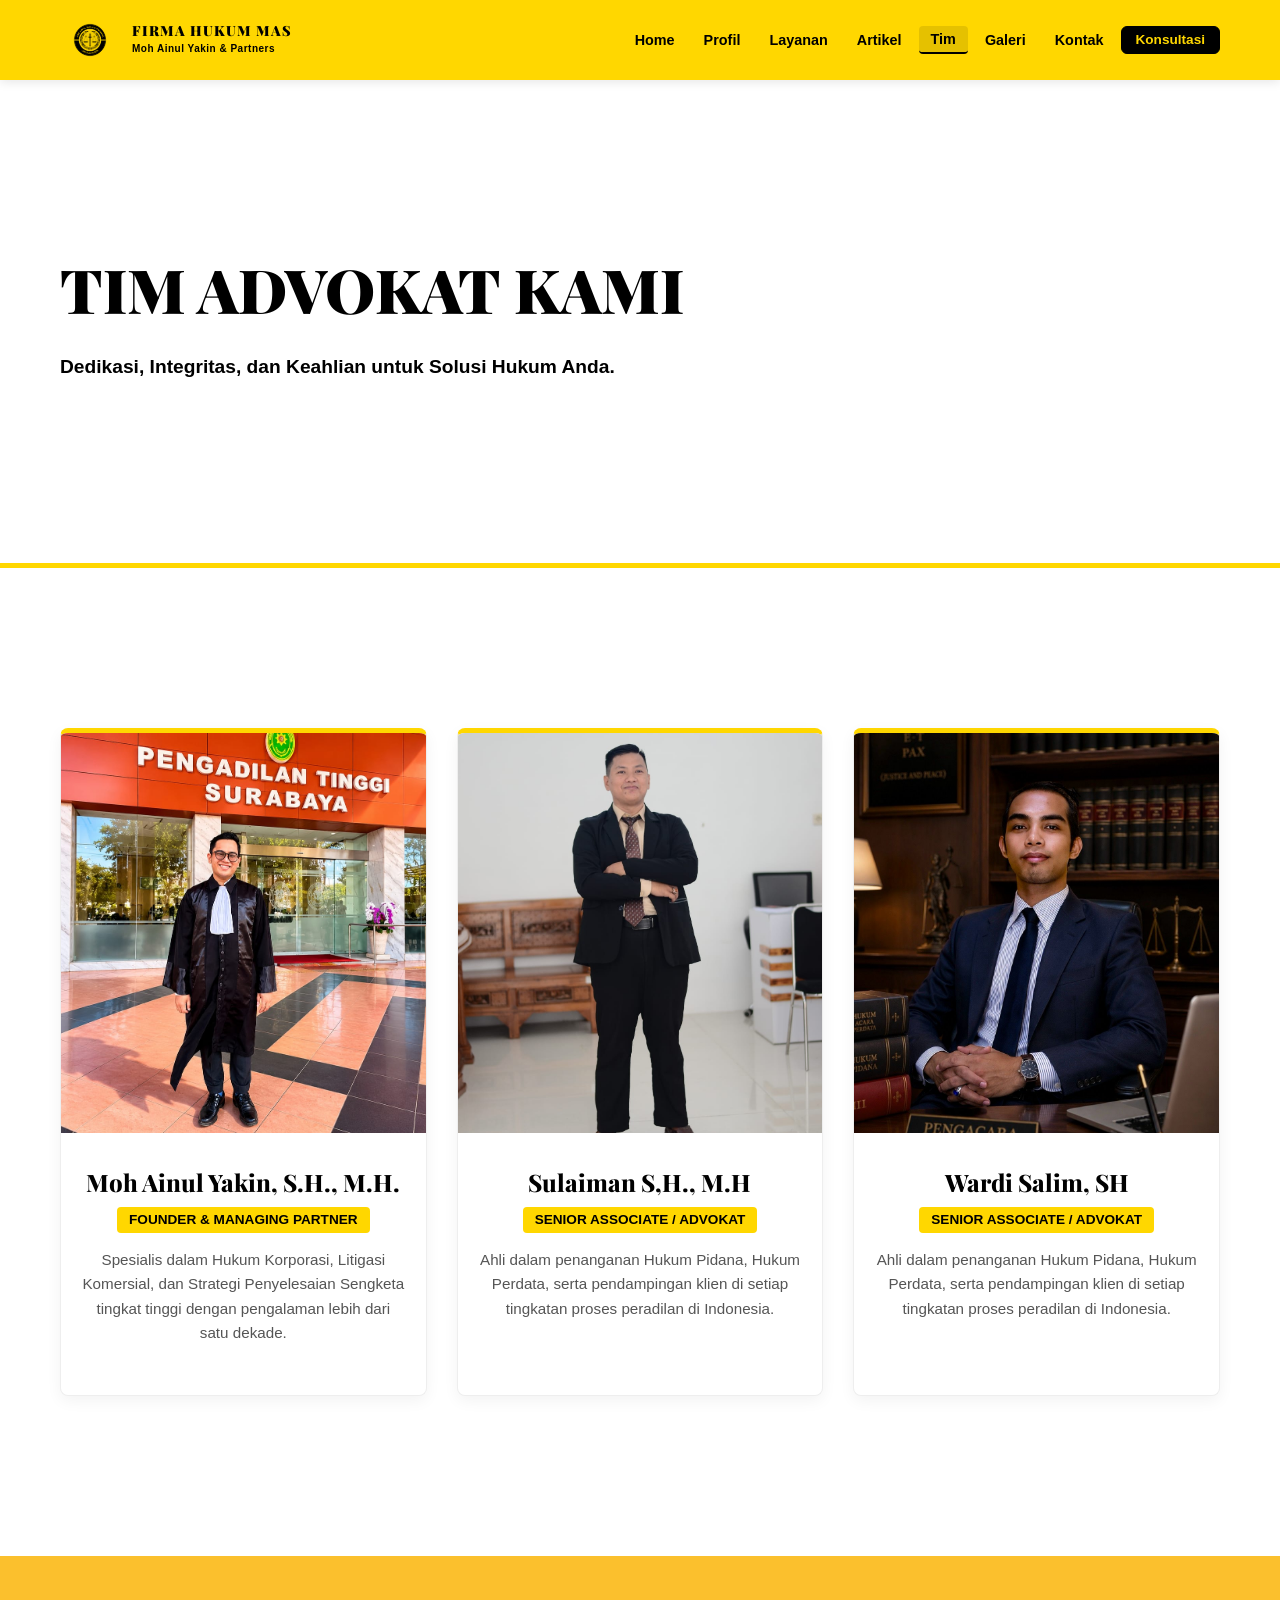
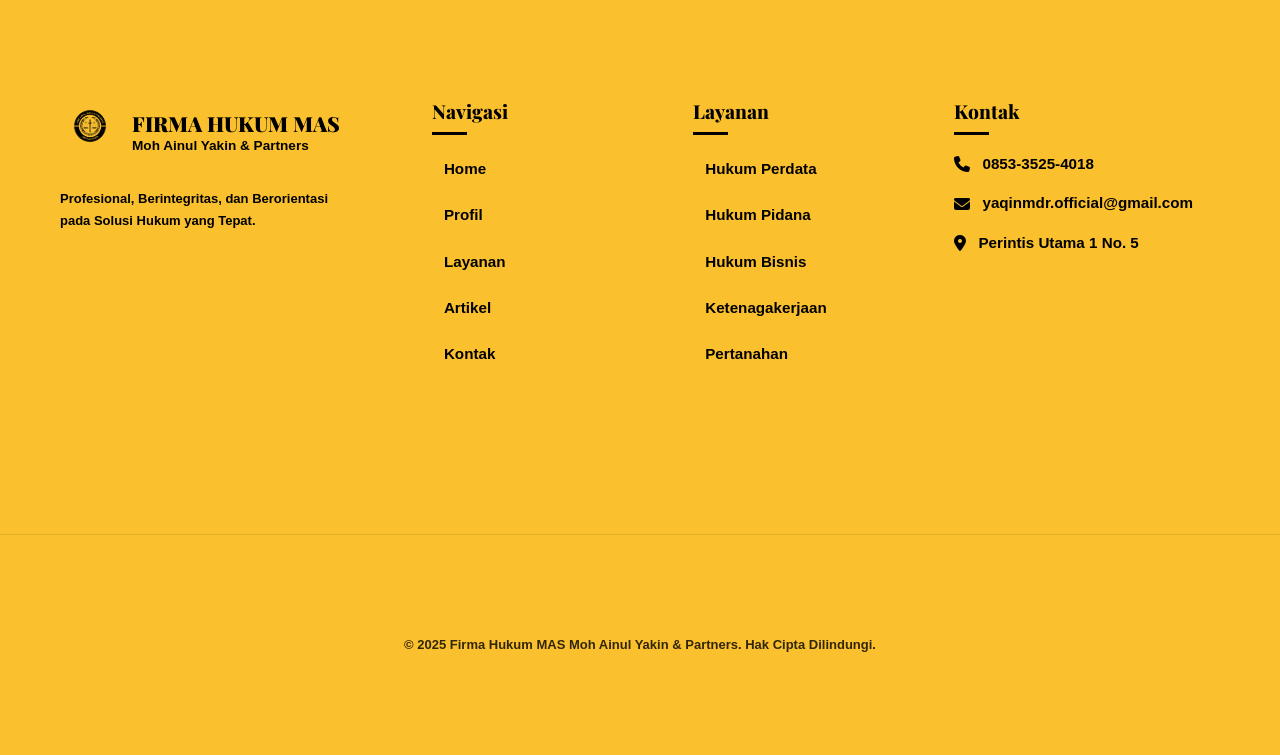
==== tim.html @ e80d19f1 "update pertama ke repo baru" ====
<!DOCTYPE html>
<html lang="id">
<head>
  <meta charset="UTF-8" />
  <meta name="viewport" content="width=device-width, initial-scale=1.0"/>
  <title>Tim Kami | FIRMA HUKUM MAS MOH AINUL YAKIN & PARTNERS</title>
  
  <!-- Memanggil CSS Utama -->
  <link rel="stylesheet" href="style.css">
  
  <!-- Fonts -->
  <link href="https://fonts.googleapis.com/css2?family=Playfair+Display:wght@400;600;700;900&family=Lato:wght@300;400;700&display=swap" rel="stylesheet"/>
  
  <!-- Font Awesome -->
  <link rel="stylesheet" href="https://cdnjs.cloudflare.com/ajax/libs/font-awesome/6.5.0/css/all.min.css"/>

  <style>
    /* ==========================================================================
       CSS KHUSUS HALAMAN TIM (SINKRON DENGAN HALAMAN LAIN)
       ========================================================================== */
    body { background-color: #ffffff; color: #333; }

    .team-hero {
      position: relative;
      padding: 160px 0 100px 0;
      /* GAMBAR LATAR: Tema Tim/Kantor/Hukum */
      background: linear-gradient(rgba(255, 255, 255, 0.7), rgba(255, 255, 255, 0.5)), 
                  url('https://images.unsplash.com/photo-1521791136368-328ac810127f?ixlib=rb-4.0.3&auto=format&fit=crop&w=1500&q=80');
      background-size: cover;
      background-position: center;
      background-attachment: fixed;
      border-bottom: 5px solid #FFD700;
      text-align: left;
    }

    .team-hero h1 {
      font-family: 'Playfair Display', serif;
      font-size: 3.8rem;
      color: #000000 !important;
      font-weight: 900;
      margin-bottom: 15px;
      text-transform: uppercase;
    }

    .team-hero p {
      font-size: 1.2rem;
      color: #000000 !important;
      font-weight: 800;
    }

    .team-section { padding: 80px 0; background: #fff; }

    .team-grid {
      display: grid;
      grid-template-columns: repeat(auto-fit, minmax(300px, 1fr));
      gap: 30px;
    }

    .team-card {
      background: #fff;
      border: 1px solid #eee;
      border-radius: 8px;
      overflow: hidden;
      transition: all 0.3s ease;
      text-align: center;
      border-top: 5px solid #FFD700;
      box-shadow: 0 5px 15px rgba(0,0,0,0.05);
    }

    .team-card:hover {
      transform: translateY(-10px);
      border-top-color: #000;
      box-shadow: 0 15px 35px rgba(0,0,0,0.1);
    }

    .team-img-box {
      width: 100%;
      height: 400px;
      overflow: hidden;
      background: #f0f0f0;
    }

    .team-img-box img {
      width: 100%;
      height: 100%;
      object-fit: cover;
      transition: 0.5s;
    }

    .team-info { padding: 30px 20px; }

    .team-info h3 {
      font-family: 'Playfair Display', serif;
      font-size: 1.5rem;
      color: #000;
      font-weight: 800;
      margin-bottom: 5px;
    }

    .team-role {
      color: #000;
      background: #FFD700;
      padding: 2px 12px;
      font-size: 0.85rem;
      font-weight: 800;
      text-transform: uppercase;
      display: inline-block;
      margin-bottom: 15px;
      border-radius: 4px;
    }

    .team-bio {
      font-size: 0.95rem;
      color: #555;
      line-height: 1.6;
      margin-bottom: 20px;
      font-weight: 500;
    }

    .team-social { display: flex; justify-content: center; gap: 15px; }

    .team-social a {
      width: 40px; height: 40px;
      background: #000;
      color: #FFD700;
      border-radius: 50%;
      display: flex; align-items: center; justify-content: center;
      transition: 0.3s;
    }

    .team-social a:hover { background: #FFD700; color: #000; transform: scale(1.1); }

    /* RESPONSIVE MENU FIX */
    @media (max-width: 768px) {
      .nav-links {
        display: none;
        position: absolute;
        top: 80px; left: 0; width: 100%;
        background: #FFD700;
        flex-direction: column; padding: 20px 0;
        z-index: 1000;
        box-shadow: 0 10px 15px rgba(0,0,0,0.1);
      }
      .nav-links.open { display: flex !important; }
      .hamburger { display: flex !important; }
      .team-hero h1 { font-size: 2.5rem; }
    }
  </style>
</head>
<body>

  <!-- ===== NAVBAR ===== -->
  <nav class="navbar" id="navbar" style="background: #FFD700;">
    <div class="nav-container container">
      <div class="nav-logo">
        <img src="images/logo2.jfif" alt="Logo" class="nav-logo-img" style="height:60px; mix-blend-mode: multiply; filter: none !important;" />
        <div class="nav-logo-text">
          <span class="logo-title" style="color:#000; font-weight:900;">FIRMA HUKUM MAS</span>
          <span class="logo-sub" style="color:#000; font-weight:700;">Moh Ainul Yakin & Partners</span>
        </div>
      </div>
      <ul class="nav-links" id="navLinks">
        <li><a href="index.html" class="nav-link" style="color:#000 !important; font-weight:700;">Home</a></li>
        <li><a href="profil.html" class="nav-link" style="color:#000 !important; font-weight:700;">Profil</a></li>
        <li><a href="layanan.html" class="nav-link" style="color:#000 !important; font-weight:700;">Layanan</a></li>
        <li><a href="artikel.html" class="nav-link" style="color:#000 !important; font-weight:700;">Artikel</a></li>
        <li><a href="tim.html" class="nav-link active" style="color:#000 !important; font-weight:700; background: rgba(0,0,0,0.1);">Tim</a></li>
        <li><a href="galeri.html" class="nav-link" style="color:#000 !important; font-weight:700;">Galeri</a></li>
        <li><a href="kontak.html" class="nav-link" style="color:#000 !important; font-weight:700;">Kontak</a></li>
        <li><a href="#kontak" class="nav-btn-konsul" style="background:#000; color:#FFD700 !important;">Konsultasi</a></li>
      </ul>
      <button class="hamburger" id="hamburger" style="display:none; flex-direction:column; gap:5px; background:none; border:none; cursor:pointer;">
        <span style="width:25px; height:3px; background:#000;"></span>
        <span style="width:25px; height:3px; background:#000;"></span>
        <span style="width:25px; height:3px; background:#000;"></span>
      </button>
    </div>
  </nav>

  <!-- ===== HERO TIM ===== -->
  <header class="team-hero">
    <div class="container">
      <h1>Tim Advokat Kami</h1>
      <p>Dedikasi, Integritas, dan Keahlian untuk Solusi Hukum Anda.</p>
    </div>
  </header>

  <!-- ===== MAIN TEAM GRID ===== -->
  <section class="team-section">
    <div class="container">
      <div class="team-grid">
        
        <!-- Anggota 1: Managing Partner -->
        <div class="team-card">
          <div class="team-img-box">
            <img src="images/fotopp.jpeg" alt="Moh Ainul Yakin, S.H., M.H." />
          </div>
          <div class="team-info">
            <h3>Moh Ainul Yakin, S.H., M.H.</h3>
            <span class="team-role">Founder & Managing Partner</span>
            <p class="team-bio">Spesialis dalam Hukum Korporasi, Litigasi Komersial, dan Strategi Penyelesaian Sengketa tingkat tinggi dengan pengalaman lebih dari satu dekade.</p>
            <!-- <div class="team-social">
              <a href="#"><i class="fab fa-linkedin-in"></i></a>
              <a href="#"><i class="fab fa-instagram"></i></a>
              <a href="mailto:yaqinmdr.official@gmail.com"><i class="fas fa-envelope"></i></a>
            </div> -->
          </div>
        </div>

        <!-- Anggota 2: Advokat Senior -->
        <div class="team-card">
          <div class="team-img-box">
            <img src="images/tim1.jpeg" alt="Budi Santoso, S.H." />
          </div>
          <div class="team-info">
            <h3>Sulaiman S,H., M.H</h3>
            <span class="team-role">Senior Associate / Advokat</span>
            <p class="team-bio">Ahli dalam penanganan Hukum Pidana, Hukum Perdata, serta pendampingan klien di setiap tingkatan proses peradilan di Indonesia.</p>
            <!-- <div class="team-social">
              <a href="#"><i class="fab fa-linkedin-in"></i></a>
              <a href="#"><i class="fab fa-instagram"></i></a>
              <a href="#"><i class="fas fa-envelope"></i></a>
            </div> -->
          </div>
        </div>

        <!-- Anggota 3: Spesialis Pertanahan -->
        <div class="team-card">
          <div class="team-img-box">
            <img src="images/tim2.jpeg" alt="Siti Aminah, S.H., M.Kn." />
          </div>
          <div class="team-info">
            <h3>Wardi Salim, SH</h3>
            <span class="team-role">Senior Associate / Advokat</span>
            <p class="team-bio">Ahli dalam penanganan Hukum Pidana, Hukum Perdata, serta pendampingan klien di setiap tingkatan proses peradilan di Indonesia.</p>
            <!-- <div class="team-social">
              <a href="#"><i class="fab fa-linkedin-in"></i></a>
              <a href="#"><i class="fab fa-instagram"></i></a>
              <a href="#"><i class="fas fa-envelope"></i></a>
            </div> -->
          </div>
        </div>

      </div>
    </div>
  </section>

<!-- ===== FOOTER ===== -->
<footer class="footer">
  <div class="footer-top">
    <div class="container footer-grid">
      
      <!-- Bagian Brand -->
      <div class="footer-brand">
        <div class="footer-logo">
          <img src="images/logo-bg.png" alt="Logo Firma Hukum MAS" class="footer-logo-img" />
          <!-- Teks Branding yang tadi hilang -->
          <div class="footer-logo-text">
            <span class="footer-logo-title">FIRMA HUKUM MAS</span>
            <span class="footer-logo-sub">Moh Ainul Yakin & Partners</span>
          </div>
        </div>
        <p class="footer-tagline">Profesional, Berintegritas, dan Berorientasi pada Solusi Hukum yang Tepat.</p>
      </div>

      <!-- Navigasi -->
      <div class="footer-links">
        <h4>Navigasi</h4>
        <ul>
          <li><a href="index.html">Home</a></li>
          <li><a href="profil.html">Profil</a></li>
          <li><a href="layanan.html">Layanan</a></li>
          <li><a href="artikel.html">Artikel</a></li>
          <li><a href="kontak.html">Kontak</a></li>
        </ul>
      </div>

      <!-- Layanan -->
      <div class="footer-links">
        <h4>Layanan</h4>
        <ul>
          <li><a href="layanan.html#perdata">Hukum Perdata</a></li>
          <li><a href="layanan.html#pidana">Hukum Pidana</a></li>
          <li><a href="layanan.html#bisnis">Hukum Bisnis</a></li>
          <li><a href="layanan.html#ketenagakerjaan">Ketenagakerjaan</a></li>
          <li><a href="layanan.html#pertanahan">Pertanahan</a></li>
        </ul>
      </div>

      <!-- Kontak -->
      <div class="footer-contact">
        <h4>Kontak</h4>
        <p><i class="fas fa-phone"></i> 0853-3525-4018</p>
        <p><i class="fas fa-envelope"></i> yaqinmdr.official@gmail.com</p>
        <p><i class="fas fa-map-marker-alt"></i> Perintis Utama 1 No. 5</p>
      </div>

    </div>
  </div>

  <div class="footer-bottom">
    <div class="container">
      <p>© 2025 Firma Hukum MAS Moh Ainul Yakin & Partners. Hak Cipta Dilindungi.</p>
    </div>
  </div>
</footer>

  <script>
    // Script Menu Hamburger
    document.addEventListener('DOMContentLoaded', function() {
      const hamburger = document.getElementById('hamburger');
      const navLinks = document.getElementById('navLinks');
      if (hamburger && navLinks) {
        hamburger.addEventListener('click', function() {
          navLinks.classList.toggle('open');
        });
      }
    });
  </script>
</body>
</html>
---- style.css ----
/* ===== CSS VARIABLES ===== */
:root {
  --gold: #FFD700;
  --gold-light: #FFE44D;
  --gold-dark: #E6BE00;
  --gold-text: #B8920A;
  --gold-gradient: linear-gradient(135deg, #FFD700, #FFE44D, #FFD700);
  --dark: #0D0D0D;
  --dark-2: #1A1A1A;
  --dark-3: #222222;
  --text: #2C2C2C;
  --text-light: #666;
  --white: #FFFFFF;
  --bg-light: #F9F7F2;
  --bg-section: #F4F1EA;
  --border: rgba(255, 215, 0, 0.2);
  --shadow: 0 8px 32px rgba(0,0,0,0.12);
  --shadow-gold: 0 8px 32px rgba(255, 215, 0, 0.25);
  --radius: 12px;
  --radius-lg: 20px;
  --transition: all 0.3s cubic-bezier(0.4, 0, 0.2, 1);
}

/* ===== RESET & BASE ===== */
*, *::before, *::after { box-sizing: border-box; margin: 0; padding: 0; }
html { scroll-behavior: smooth; font-size: 16px; }
body { font-family: 'Lato', sans-serif; color: var(--text); background: var(--white); overflow-x: hidden; }
a { text-decoration: none; color: inherit; }
ul { list-style: none; }
img { max-width: 100%; display: block; }
button { cursor: pointer; border: none; background: none; font-family: inherit; }

.gold { color: var(--gold); }
.container { max-width: 1200px; margin: 0 auto; padding: 0 24px; }

/* ===== LOGO IMAGE ===== */
.nav-logo-img {
  height: 65px;
  width: auto;
  object-fit: contain;
  display: block;
  flex-shrink: 0;
   mix-blend-mode: multiply; 
}
.nav-logo {
  display: flex;
  align-items: center;
  gap: 15px;
  min-width: 0;
}
.nav-logo-text {
  display: flex;
  flex-direction: column;
  justify-content: center;
}
.logo-title {
  color: #000 !important;
  font-weight: 900; /* Dibuat lebih tebal */
  font-size: 1.5rem; /* Ukuran font diperbesar */
  line-height: 1.1;
  letter-spacing: 0.5px;
}
.logo-sub {
  color: #000 !important;
  font-size: 0.95rem; /* Ukuran sub-teks diperbesar */
  font-weight: 700;
  margin-top: 2px;
}

/* ===== ABOUT PHOTO ===== */
.about-photo {
  width: 320px;
  height: 380px;
  object-fit: cover;
  border-radius: var(--radius-lg);
  border: 3px solid rgba(255,215,0,0.3);
  box-shadow: var(--shadow), 0 0 0 8px rgba(255,215,0,0.06);
  display: block;
}

/* ===== ARTIKEL PHOTO ===== */
.artikel-photo {
  width: 100%;
  height: 200px;
  object-fit: cover;
  display: block;
  transition: transform 0.4s ease;
}
.artikel-card:hover .artikel-photo { transform: scale(1.05); }

/* ===== FOOTER LOGO IMAGE ===== */
.footer-logo-img {
  height: 52px;
  width: auto;
  object-fit: contain;
  margin-bottom: 16px;
  display: block;
}


::-webkit-scrollbar { width: 6px; }
::-webkit-scrollbar-track { background: var(--bg-light); }
::-webkit-scrollbar-thumb { background: var(--gold); border-radius: 3px; }

/* ===== NAVBAR ===== */
.navbar {
  position: fixed;
  top: 0;
  left: 0;
  width: 100%;
  z-index: 1000;
  background: #FFD700; /* Kuning */
  box-shadow: 0 2px 10px rgba(0,0,0,0.1);
  height: 80px; /* Atur tinggi navbar */
  display: flex;
  align-items: center;
}
.navbar.scrolled {
  background: rgba(255,255,255,0.98);
  box-shadow: 0 4px 24px rgba(0,0,0,0.08);
}
.nav-container {
  width: 100%;
  max-width: 1200px;
  margin: 0 auto;
  padding: 0 24px;
  display: flex;
  justify-content: space-between;
  align-items: center;
}
.nav-logo { display: flex; align-items: center; gap: 12px; }
.logo-icon {
  width: 44px; height: 44px;
  background: var(--gold-gradient);
  border-radius: 10px;
  display: flex; align-items: center; justify-content: center;
  font-size: 20px; color: var(--dark);
  box-shadow: var(--shadow-gold);
}
.logo-text { display: flex; flex-direction: column; }
.logo-title { font-family: 'Playfair Display', serif; font-size: 14px; font-weight: 700; color: var(--dark); letter-spacing: 1px; }
.logo-sub { font-size: 10px; color: var(--gold-text); letter-spacing: 0.5px; }

.nav-links {
  display: flex;
  align-items: center;
  gap: 5px; /* Jarak antar menu */
  list-style: none;
  margin: 0;
  padding: 0;
}

.nav-link {
  color: #000 !important;
  font-weight: 700;
  text-decoration: none;
  font-size: 0.9rem; /* Ukuran font sedikit dikecilkan */
  padding: 6px 12px; /* Padding dikurangi agar lebih slim */
  border-radius: 4px; /* Lengkungan sedikit saja */
  transition: all 0.2s ease;
  display: inline-block;
  line-height: 1; /* Memastikan teks tepat di tengah secara vertikal */
}

.nav-link:hover {
  background-color: #000; /* Background jadi hitam */
  color: #FFD700 !important; /* Tulisan jadi kuning (biar tetap nyambung sama tema) */
  /* ATAU ganti ke #fff jika ingin tulisan putih bersih */
}


.nav-link::after {
  content: ''; position: absolute; bottom: 4px; left: 50%; transform: translateX(-50%);
  width: 0; height: 2px; background: var(--gold); border-radius: 2px;
  transition: width 0.3s ease;
}
.nav-link.active {
  background-color: rgba(0, 0, 0, 0.1); /* Kasih tanda tipis kalau lagi di menu itu */
  border-bottom: 2px solid #000;
}
.nav-btn-konsul {
  background: #000 !important; /* Tetap Hitam */
  color: #FFD700 !important;    /* Tetap Kuning */
  padding: 6px 14px;            /* Padding dikecilkan agar lebih slim */
  border-radius: 6px;           /* Sudut kotak yang lebih halus */
  font-weight: 700;
  font-size: 0.85rem;           /* Ukuran font sedikit lebih kecil dari menu lain agar terlihat pas */
  text-decoration: none;
  transition: all 0.3s ease;
  display: inline-block;
  line-height: 1;               /* Menjaga teks tetap di tengah */
  border: 1px solid #000;       /* Menambah ketegasan */
}

.nav-btn-konsul:hover {
  background: #333 !important;  /* Warna hitam agak pudar saat hover */
  transform: translateY(-1px);  /* Efek angkat sedikit saat di-hover */
}

.hamburger {
  display: none;
  flex-direction: column;
  gap: 5px;
  padding: 10px;
  background: rgba(255,215,0,0.15);
  border: 1px solid rgba(255,215,0,0.35);
  border-radius: 8px;
  cursor: pointer;
  z-index: 1100;
  position: relative;
}
.hamburger span { display: block; width: 24px; height: 2px; background: var(--dark); border-radius: 2px; transition: var(--transition); }
.hamburger.open span:nth-child(1) { transform: translateY(7px) rotate(45deg); }
.hamburger.open span:nth-child(2) { opacity: 0; }
.hamburger.open span:nth-child(3) { transform: translateY(-7px) rotate(-45deg); }

/* ===== HERO SLIDER ===== */
.hero { position: relative; height: 100vh; min-height: 600px; overflow: hidden; }
.slider-wrapper { position: relative; height: 100%; }

.slide {
  position: absolute; inset: 0;
  opacity: 0; transition: opacity 0.8s ease;
  display: flex; align-items: center;
}
.slide.active { opacity: 1; z-index: 2; }

.slide-bg {
  position: absolute; inset: 0; background-size: cover; background-position: center top;
  transition: transform 8s ease; transform: scale(1.05);
  z-index: 0;
}
.slide.active .slide-bg { transform: scale(1); }

.slide-bg-1 { background: var(--white); }
.slide-bg-2 { background: var(--white); }
.slide-bg-3 { background: var(--white); }

/* Gold geometric accents per slide */
.slide-bg-1::before, .slide-bg-2::before, .slide-bg-3::before {
  content: ''; position: absolute; inset: 0;
  background:
    radial-gradient(ellipse 60% 80% at 80% 50%, rgba(255,215,0,0.06) 0%, transparent 70%),
    radial-gradient(circle at 20% 80%, rgba(255,215,0,0.04) 0%, transparent 50%);
}

.slide-overlay {
  display: none;
}

.slide-content {
  position: relative; z-index: 3;
  max-width: 1200px; margin: 0 auto; padding: 0 24px;
  width: 100%; display: flex; align-items: center; justify-content: center; gap: 60px;
  padding-top: 72px;
}

.slide-text { flex: 1; max-width: 700px; text-align: center; }
.slide-accent-bar { margin-left: auto; margin-right: auto; }
.slide-actions { justify-content: center; }
.slide-socials { justify-content: center; }

.slide-accent-bar { display: none; }

.slide-heading {
  font-family: 'Playfair Display', serif;
  font-size: clamp(36px, 5vw, 58px);
  font-weight: 900; color: var(--gold);
  line-height: 1.15; margin-bottom: 20px;
  -webkit-text-stroke: 1.5px var(--dark);
  paint-order: stroke fill;
}
.slide-heading .gold {
  color: var(--dark);
}

.typewriter-wrap { display: inline-block; }
.typewriter {
  color: var(--dark);
  border-right: 3px solid var(--dark);
  white-space: nowrap; overflow: hidden;
  animation: blink-cursor 0.75s step-end infinite;
}
@keyframes blink-cursor { 0%,100%{border-color:var(--dark)} 50%{border-color:transparent} }

.slide-desc {
  color: var(--text-light); font-size: 16px;
  line-height: 1.8; margin: 0 auto 32px; max-width: 480px;
  text-align: center;
}

.slide-actions { display: flex; flex-wrap: wrap; gap: 12px; margin-bottom: 28px; }

.btn-phone {
  display: inline-flex; align-items: center; gap: 8px;
  background: rgba(13,13,13,0.04); color: var(--dark);
  border: 1px solid rgba(13,13,13,0.15);
  padding: 12px 20px; border-radius: 50px; font-size: 14px; font-weight: 600;
  backdrop-filter: blur(8px); transition: var(--transition);
}
.btn-phone:hover { background: rgba(13,13,13,0.08); transform: translateY(-2px); }

.btn-konsul {
  display: inline-flex; align-items: center; gap: 8px;
  background: var(--gold-gradient); color: var(--white);
  padding: 12px 24px; border-radius: 50px; font-size: 14px; font-weight: 700;
  box-shadow: var(--shadow-gold); transition: var(--transition); letter-spacing: 0.3px;
}
.btn-konsul:hover { transform: translateY(-3px); box-shadow: 0 16px 40px rgba(255,215,0,0.45); }

.btn-wa {
  display: inline-flex; align-items: center; gap: 8px;
  background: #25D366; color: var(--white);
  padding: 12px 20px; border-radius: 50px; font-size: 14px; font-weight: 600;
  transition: var(--transition);
}
.btn-wa:hover { background: #1ebe5b; transform: translateY(-2px); }

.slide-socials { display: flex; gap: 12px; margin-bottom: 50px; }
.slide-socials a {
  width: 38px; height: 38px; border-radius: 50%;
  border: 1px solid rgba(255,215,0,0.4);
  display: flex; align-items: center; justify-content: center;
  color: var(--dark); font-size: 14px;
  transition: var(--transition);
}
.slide-socials a:hover { background: var(--gold); color: var(--dark); transform: translateY(-3px); }

.slide-visual {
  flex: 0 0 auto; display: flex; flex-direction: column;
  align-items: center; gap: 16px;
}
.visual-icon-wrap {
  width: 260px; height: 320px;
  background: linear-gradient(135deg, rgba(255,215,0,0.08) 0%, rgba(255,215,0,0.02) 100%);
  border: 1px solid rgba(255,215,0,0.2);
  border-radius: var(--radius-lg);
  display: flex; align-items: center; justify-content: center;
  position: relative; overflow: hidden;
}
.visual-icon-wrap::before {
  content: ''; position: absolute; inset: 0;
  background: radial-gradient(circle at 50% 50%, rgba(255,215,0,0.1) 0%, transparent 70%);
}
.hero-icon { font-size: 100px; color: var(--gold); opacity: 0.6; }
.slide-name-tag {
  background: rgba(255,215,0,0.15); border: 1px solid rgba(255,215,0,0.3);
  color: var(--gold); padding: 8px 20px; border-radius: 50px;
  font-size: 12px; font-weight: 600; letter-spacing: 0.5px;
  backdrop-filter: blur(8px);
}

/* Slider controls */
.slider-arrow {
  position: absolute; top: 50%; transform: translateY(-50%);
  width: 50px; height: 50px; border-radius: 50%;
  background: rgba(255,215,0,0.15); border: 1px solid rgba(255,215,0,0.3);
  color: var(--dark); font-size: 16px; z-index: 10;
  display: flex; align-items: center; justify-content: center;
  transition: var(--transition); backdrop-filter: blur(8px);
}
.slider-arrow:hover { background: var(--gold); color: var(--dark); transform: translateY(-50%) scale(1.1); }
.prev { left: 24px; }
.next { right: 24px; }

.slider-dots {
  position: absolute; bottom: 28px; left: 50%; transform: translateX(-50%);
  display: flex; gap: 10px; z-index: 10;
}
.dot {
  width: 10px; height: 10px; border-radius: 50%;
  background: rgba(13,13,13,0.15); border: 1px solid rgba(255,215,0,0.4);
  transition: var(--transition);
}
.dot.active { background: var(--gold); width: 28px; border-radius: 5px; }

/* ===== STATS BAR ===== */
.stats-bar {
  background: var(--white);
  border-top: 2px solid var(--gold);
  border-bottom: 1px solid rgba(255,215,0,0.2);
  padding: 36px 0;
}
.stats-container {
  max-width: 1200px; margin: 0 auto; padding: 0 24px;
  display: flex; align-items: center; justify-content: space-around;
  flex-wrap: wrap; gap: 24px;
}
.stat-item {
  text-align: center;
  display: flex; flex-direction: column; align-items: center; gap: 4px;
}
.stat-num {
  font-family: 'Playfair Display', serif;
  font-size: 42px; font-weight: 900; color: var(--gold);
  line-height: 1;
  -webkit-text-stroke: 1px var(--dark);
  paint-order: stroke fill;
}
.stat-plus {
  font-size: 24px; font-weight: 700; color: var(--gold); margin-left: 2px;
  -webkit-text-stroke: 0.75px var(--dark);
  paint-order: stroke fill;
}
.stat-label { font-size: 13px; color: var(--text-light); letter-spacing: 0.5px; margin-top: 4px; }
.stat-divider { width: 1px; height: 50px; background: rgba(255,215,0,0.25); }

/* ===== SECTION COMMON ===== */
.section-header { text-align: center; margin-bottom: 60px; }
.section-tag {
  display: inline-block;
  font-size: 12px; font-weight: 700; letter-spacing: 2px; text-transform: uppercase;
  color: var(--gold); background: rgba(255,215,0,0.1);
  border: 1px solid rgba(255,215,0,0.3);
  padding: 6px 16px; border-radius: 50px; margin-bottom: 14px;
}
.section-heading {
  font-family: 'Playfair Display', serif;
  font-size: clamp(28px, 4vw, 42px); font-weight: 700; color: var(--dark);
  line-height: 1.2; margin-bottom: 14px;
}
.section-sub { font-size: 16px; color: var(--text-light); max-width: 560px; margin: 0 auto; line-height: 1.7; }

/* ===== ABOUT ===== */
.about { padding: 100px 0; background: var(--bg-light); }
.about-grid { display: grid; grid-template-columns: 1fr 1.2fr; gap: 80px; align-items: center; }
.about-visual { display: flex; justify-content: center; }
.about-img-wrap { position: relative; }
.about-icon-bg {
  width: 320px; height: 380px;
  background: linear-gradient(135deg, var(--dark) 0%, var(--dark-3) 100%);
  border-radius: var(--radius-lg);
  display: flex; align-items: center; justify-content: center;
  border: 1px solid rgba(255,215,0,0.2);
  box-shadow: var(--shadow);
  position: relative; overflow: hidden;
}
.about-icon-bg::before {
  content: ''; position: absolute; inset: 0;
  background: radial-gradient(circle at 50% 60%, rgba(255,215,0,0.12) 0%, transparent 70%);
}
.about-big-icon { font-size: 120px; color: var(--gold); opacity: 0.5; }
.about-badge {
  position: absolute; bottom: -16px; right: -16px;
  background: var(--gold-gradient); color: var(--dark);
  padding: 12px 20px; border-radius: 12px;
  display: flex; align-items: center; gap: 8px;
  font-size: 13px; font-weight: 700;
  box-shadow: var(--shadow-gold);
}

.about-text .section-tag { margin-bottom: 12px; }
.about-text p { font-size: 15px; color: var(--text-light); line-height: 1.8; margin-bottom: 16px; }
.about-values { display: flex; flex-wrap: wrap; gap: 10px; margin: 24px 0; }
.value-chip {
  display: inline-flex; align-items: center; gap: 6px;
  font-size: 13px; font-weight: 600; color: var(--text);
  background: var(--white); border: 1px solid var(--border);
  padding: 8px 14px; border-radius: 50px;
  transition: var(--transition);
}
.value-chip i { color: var(--gold); }
.value-chip:hover { background: var(--gold); color: var(--dark); border-color: var(--gold); }
.value-chip:hover i { color: var(--dark); }

.btn-primary {
  display: inline-flex; align-items: center; gap: 10px;
  background: var(--gold-gradient); color: var(--dark);
  padding: 14px 28px; border-radius: 50px; font-size: 15px; font-weight: 700;
  box-shadow: var(--shadow-gold); transition: var(--transition);
}
.btn-primary:hover { transform: translateY(-3px); box-shadow: 0 16px 40px rgba(255,215,0,0.45); }
.btn-primary i { transition: transform 0.3s ease; }
.btn-primary:hover i { transform: translateX(4px); }

/* ===== SERVICES ===== */
.services { padding: 100px 0; background: var(--white); }
.services-grid {
  display: grid;
  grid-template-columns: repeat(auto-fill, minmax(280px, 1fr));
  gap: 24px;
}
.service-card {
  background: var(--white); border: 1px solid rgba(0,0,0,0.07);
  border-radius: var(--radius); padding: 32px 28px;
  transition: var(--transition); position: relative; overflow: hidden;
  box-shadow: 0 2px 12px rgba(0,0,0,0.05);
}
.service-card::before {
  content: ''; position: absolute; bottom: 0; left: 0; right: 0; height: 3px;
  background: var(--gold-gradient); transform: scaleX(0); transition: transform 0.3s ease;
  transform-origin: left;
}
.service-card:hover { transform: translateY(-6px); box-shadow: var(--shadow-gold); border-color: rgba(255,215,0,0.2); }
.service-card:hover::before { transform: scaleX(1); }

.service-icon {
  width: 56px; height: 56px;
  background: rgba(255,215,0,0.1); border: 1px solid rgba(255,215,0,0.2);
  border-radius: 14px; display: flex; align-items: center; justify-content: center;
  font-size: 22px; color: var(--gold); margin-bottom: 18px;
  transition: var(--transition);
}
.service-card:hover .service-icon { background: var(--gold-gradient); color: var(--dark); }
.service-card h3 {
  font-family: 'Playfair Display', serif;
  font-size: 17px; font-weight: 700; color: var(--dark); margin-bottom: 10px;
}
.service-card p { font-size: 14px; color: var(--text-light); line-height: 1.7; margin-bottom: 20px; }
.btn-readmore {
  display: inline-flex; align-items: center; gap: 6px;
  font-size: 13px; font-weight: 700; color: var(--gold);
  border: 1px solid rgba(255,215,0,0.3); padding: 8px 18px;
  border-radius: 50px; transition: var(--transition);
}
.btn-readmore:hover { background: var(--gold); color: var(--dark); }
.btn-readmore i { transition: transform 0.3s ease; }
.btn-readmore:hover i { transform: translateX(4px); }

/* ===== MODAL ===== */
.modal-overlay {
  position: fixed; inset: 0; background: rgba(0,0,0,0.7);
  z-index: 9999; display: flex; align-items: center; justify-content: center;
  padding: 24px; opacity: 0; pointer-events: none;
  transition: opacity 0.3s ease; backdrop-filter: blur(4px);
}
.modal-overlay.open { opacity: 1; pointer-events: all; }
.modal-box {
  background: var(--white); border-radius: var(--radius-lg);
  padding: 40px; max-width: 560px; width: 100%;
  position: relative; transform: translateY(20px) scale(0.97);
  transition: transform 0.3s ease;
  max-height: 90vh; overflow-y: auto;
  border: 1px solid rgba(255,215,0,0.2);
  box-shadow: 0 32px 80px rgba(0,0,0,0.3);
}
.modal-overlay.open .modal-box { transform: translateY(0) scale(1); }
.modal-close {
  position: absolute; top: 16px; right: 16px;
  width: 36px; height: 36px; border-radius: 50%;
  background: var(--bg-light); color: var(--text-light);
  display: flex; align-items: center; justify-content: center;
  font-size: 14px; transition: var(--transition);
}
.modal-close:hover { background: var(--gold); color: var(--dark); }
.modal-icon-wrap {
  width: 64px; height: 64px; border-radius: 16px;
  background: rgba(255,215,0,0.1); border: 1px solid rgba(255,215,0,0.25);
  display: flex; align-items: center; justify-content: center;
  font-size: 26px; color: var(--gold); margin-bottom: 20px;
}
.modal-box h2 {
  font-family: 'Playfair Display', serif;
  font-size: 24px; font-weight: 700; margin-bottom: 12px; color: var(--dark);
}
.modal-box p { font-size: 15px; color: var(--text-light); line-height: 1.8; margin-bottom: 20px; }
.modal-features { display: flex; flex-direction: column; gap: 10px; margin-bottom: 28px; }
.modal-feature {
  display: flex; align-items: flex-start; gap: 10px;
  font-size: 14px; color: var(--text);
}
.modal-feature i { color: var(--gold); margin-top: 2px; flex-shrink: 0; }
.modal-actions { display: flex; gap: 12px; flex-wrap: wrap; }
.btn-wa-modal {
  display: inline-flex; align-items: center; gap: 8px;
  background: #25D366; color: var(--white);
  padding: 12px 20px; border-radius: 50px; font-size: 14px; font-weight: 600;
  transition: var(--transition);
}
.btn-wa-modal:hover { background: #1ebe5b; transform: translateY(-2px); }
.btn-primary-modal {
  display: inline-flex; align-items: center; gap: 8px;
  background: var(--gold-gradient); color: var(--dark);
  padding: 12px 20px; border-radius: 50px; font-size: 14px; font-weight: 700;
  transition: var(--transition); box-shadow: var(--shadow-gold);
}
.btn-primary-modal:hover { transform: translateY(-2px); }

/* --- RESET & BASIC STYLES --- */
        * {
            margin: 0;
            padding: 0;
            box-sizing: border-box;
        }

        body {
            font-family: 'Poppins', sans-serif;
            background-color: #0f1216; /* Warna background body sangat gelap */
            color: #ffffff;
            line-height: 1.6;
        }

        .container {
            max-width: 1200px;
            margin: 0 auto;
            padding: 80px 20px;
        }

        /* --- HEADER SECTION --- */
        .section-header {
            text-align: center;
            margin-bottom: 60px;
        }

        .section-header h2 {
            font-family: 'Playfair Display', serif;
            font-size: 36px;
            margin-bottom: 15px;
        }

        .section-header .gold-text {
            color: #d4af37;
        }

        /* --- GRID LAYOUT --- */
        .hukum-grid {
            display: grid;
            grid-template-columns: repeat(auto-fit, minmax(350px, 1fr));
            gap: 30px;
        }

        /* --- THE CARD STYLE (INTI MASALAH) --- */
        .hukum-card {
            position: relative;
            height: 500px;
            background-color: #1a1e26; /* Warna awal saat gambar belum muncul */
            border-radius: 4px;
            overflow: hidden;
            display: flex;
            align-items: center;
            justify-content: center;
            padding: 40px;
            text-align: center;
            border: 1px solid rgba(255, 215, 0, 0.1);
            transition: all 0.4s ease;
            cursor: pointer;
        }

        /* 1. Gambar Background (Default Sembunyi) */
        .hukum-card-bg {
            position: absolute;
            top: 0;
            left: 0;
            width: 100%;
            height: 100%;
            z-index: 1;
            opacity: 0; /* Sembunyi */
            transform: scale(1.1); /* Efek zoom awal */
            transition: opacity 0.6s ease, transform 0.6s ease;
        }

        .hukum-card-bg img {
            width: 100%;
            height: 100%;
            object-fit: cover;
        }

        /* 2. Overlay Gelap di atas gambar agar teks terbaca */
        .hukum-card-bg::after {
            content: '';
            position: absolute;
            top: 0;
            left: 0;
            width: 100%;
            height: 100%;
            background: linear-gradient(rgba(15, 18, 22, 0.7), rgba(15, 18, 22, 0.95));
        }

        /* 3. Konten Teks & Icon (Selalu di Depan) */
        .hukum-card-content {
            position: relative;
            z-index: 2; /* Menjamin teks di atas gambar */
            transition: transform 0.4s ease;
        }

        .hukum-icon {
            margin-bottom: 25px;
            display: block;
        }

        .hukum-icon i {
            font-size: 50px;
            color: #d4af37; /* Warna emas */
        }

        .hukum-card h3 {
            font-family: 'Playfair Display', serif;
            font-size: 28px;
            margin-bottom: 20px;
            color: #ffffff;
        }

        .hukum-card p {
            font-size: 15px;
            color: rgba(255, 255, 255, 0.8);
            margin-bottom: 30px;
            font-weight: 300;
        }

        .read-more {
            text-decoration: none;
            color: #ffffff;
            font-weight: 600;
            font-size: 14px;
            display: inline-flex;
            align-items: center;
            gap: 10px;
            transition: gap 0.3s ease;
        }

        .read-more i {
            font-size: 12px;
            transition: transform 0.3s ease;
        }

        /* --- HOVER EFFECTS --- */
        .hukum-card:hover {
            border-color: #d4af37;
            box-shadow: 0 10px 40px rgba(0,0,0,0.5);
        }

        /* Saat Card di Hover, Gambar Background muncul */
        .hukum-card:hover .hukum-card-bg {
            opacity: 1;
            transform: scale(1); /* Zoom out ke normal */
        }

        /* Konten sedikit naik saat di hover */
        .hukum-card:hover .hukum-card-content {
            transform: translateY(-10px);
        }

        .hukum-card:hover .read-more {
            color: #d4af37;
            gap: 15px;
        }

        .hukum-card:hover .read-more i {
            transform: translateX(5px);
        }

        /* Responsif Mobile */
        @media (max-width: 768px) {
            .hukum-grid {
                grid-template-columns: 1fr;
            }
        }
/* ===== KONTAK ===== */
.kontak { padding: 100px 0; background: var(--bg-light); }
.kontak .section-tag { background: rgba(255,215,0,0.15); }
.kontak-grid { display: grid; grid-template-columns: 1fr 1.4fr; gap: 60px; align-items: start; }

.kontak-info { display: flex; flex-direction: column; gap: 24px; }
.info-item { display: flex; align-items: flex-start; gap: 16px; }
.info-icon {
  width: 48px; height: 48px; flex-shrink: 0;
  background: rgba(255,215,0,0.12); border: 1px solid rgba(255,215,0,0.25);
  border-radius: 12px; display: flex; align-items: center; justify-content: center;
  font-size: 18px; color: var(--gold);
}
.info-item strong { display: block; color: var(--dark); font-size: 14px; margin-bottom: 4px; }
.info-item p { color: var(--text-light); font-size: 14px; }
.btn-wa-lg {
  display: inline-flex; align-items: center; gap: 10px;
  background: #25D366; color: var(--white);
  padding: 14px 28px; border-radius: 50px; font-size: 15px; font-weight: 700;
  transition: var(--transition); align-self: flex-start; margin-top: 8px;
}
.btn-wa-lg:hover { background: #1ebe5b; transform: translateY(-3px); box-shadow: 0 12px 32px rgba(37,211,102,0.35); }

.kontak-form { display: flex; flex-direction: column; gap: 16px; }
.form-row { display: grid; grid-template-columns: 1fr 1fr; gap: 16px; }
.form-group { display: flex; flex-direction: column; gap: 6px; }
.form-group label { font-size: 13px; font-weight: 600; color: var(--text); letter-spacing: 0.3px; }
.form-group input,
.form-group select,
.form-group textarea {
  background: var(--white); border: 1px solid rgba(255,215,0,0.3);
  border-radius: 10px; padding: 12px 16px;
  font-size: 14px; color: var(--text); font-family: inherit;
  transition: var(--transition); outline: none;
  box-shadow: 0 1px 4px rgba(0,0,0,0.03);
}
.form-group input::placeholder, .form-group textarea::placeholder { color: rgba(44,44,44,0.35); }
.form-group input:focus, .form-group select:focus, .form-group textarea:focus {
  border-color: var(--gold); background: rgba(255,215,0,0.04);
  box-shadow: 0 0 0 3px rgba(255,215,0,0.12);
}
.form-group select option { background: var(--white); color: var(--text); }
.form-group textarea { resize: vertical; }
.btn-submit {
  display: inline-flex; align-items: center; justify-content: center; gap: 10px;
  background: var(--gold-gradient); color: var(--dark);
  padding: 14px 32px; border-radius: 50px; font-size: 15px; font-weight: 700;
  font-family: inherit; box-shadow: var(--shadow-gold); transition: var(--transition);
  align-self: flex-start;
}
.btn-submit:hover { transform: translateY(-3px); box-shadow: 0 16px 40px rgba(255,215,0,0.45); }

/* ===== REVISI LENGKAP FOOTER (Kuning & Hitam) ===== */
.footer {
  position: relative; /* Penting agar gambar latar tidak keluar jalur */
  background-color: #FBC02D; /* Warna dasar kuning */
  color: #000000;
  padding-top: 60px;
  overflow: hidden; /* Memastikan gambar tidak bocor ke luar area footer */
}


.footer::before {
  content: "";
  position: absolute;
  top: 0;
  right: 0; /* Kita buat dia nempel di kanan */
  width: 100%;
  height: 100%;
  background-image: url('https://images.unsplash.com/photo-1589829545856-d10d557cf95f?ixlib=rb-4.0.3&auto=format&fit=crop&w=800&q=80');
  
  /* PENGATURAN UKURAN AGAR PAS */
  background-size: contain; /* Memastikan seluruh gambar terlihat, tidak di-zoom paksa */
  background-position: right center; /* Gambar nempel di kanan agar tidak tabrakan dengan teks kiri */
  background-repeat: no-repeat;
  
  opacity: 0.12; /* Dibuat sedikit lebih tipis agar teks lebih mudah dibaca */
  z-index: 1;
  pointer-events: none;
}


.footer-top, 
.footer-bottom {
  position: relative;
  z-index: 2; /* Di atas lapisan ::before */
}

.footer-top {
  padding-bottom: 40px;
}

.footer-grid {
  display: grid;
  grid-template-columns: 1.5fr 1fr 1fr 1.2fr; /* Membagi kolom secara rapi */
  gap: 40px;
}

/* Branding (Logo + Nama) */
.footer-logo {
  display: flex;
  align-items: center; /* Menyejajarkan logo & tulisan secara horizontal */
  gap: 12px;
  margin-bottom: 16px;
}

.footer-logo-img {
  height: 60px; /* Ukuran diperbesar sedikit */
  width: auto;
   /* Membuat logo jadi hitam */
  mix-blend-mode: multiply; /* Menghilangkan background putih pada file gambar */
}

.footer-logo-text {
  display: flex;
  flex-direction: column;
}

.footer-logo-title {
  font-family: 'Playfair Display', serif;
  font-size: 1.3rem;
  font-weight: 900;
  color: #000;
  line-height: 1.1;
}

.footer-logo-sub {
  font-size: 0.85rem;
  font-weight: 700;
  color: #000;
}

.footer-tagline {
  font-size: 13px;
  color: #000;
  font-weight: 600;
  line-height: 1.7;
  max-width: 280px;
}

/* Judul Kolom Footer */
.footer-links h4, 
.footer-contact h4 {
  font-family: 'Playfair Display', serif;
  font-size: 1.2rem;
  color: #000;
  font-weight: 800;
  margin-bottom: 25px;
  position: relative;
}

.footer-links h4::after, 
.footer-contact h4::after {
  content: '';
  position: absolute;
  bottom: -8px;
  left: 0;
  width: 35px;
  height: 3px;
  background: #000; /* Garis bawah hitam */
}

/* Navigasi & Hover Effect */
.footer-links ul {
  list-style: none;
  padding: 0;
}

.footer-links li {
  margin-bottom: 12px;
}

.footer-links a {
  color: #000 !important;
  text-decoration: none;
  font-size: 0.95rem;
  font-weight: 600;
  padding: 5px 12px;
  border-radius: 4px;
  transition: all 0.3s ease;
  display: inline-block;
}

/* HOVER: Kotak Hitam, Tulisan Kuning (Sesuai Header) */
.footer-links a:hover {
  background-color: #000;
  color: #FBC02D !important;
  transform: translateX(5px);
}

/* Bagian Kontak */
.footer-contact p {
  color: #000;
  font-size: 0.95rem;
  font-weight: 600;
  margin-bottom: 15px;
  display: flex;
  align-items: center;
  gap: 12px;
}

.footer-contact i {
  color: #000; /* Icon jadi hitam */
  font-size: 1rem;
}

/* Copyright Bar */
.footer-bottom {
  padding: 20px 0;
  text-align: center;
  border-top: 1px solid rgba(0, 0, 0, 0.1);
  margin-top: 30px;
}

.footer-bottom p {
  font-size: 13px;
  color: #000;
  font-weight: 700;
  opacity: 0.8;
}

/* Responsive untuk HP */
@media (max-width: 768px) {
  .footer-grid {
    grid-template-columns: 1fr;
    gap: 30px;
    text-align: left;
  }
}



/* ===== SCROLL TOP ===== */
.scroll-top {
  position: fixed; bottom: 28px; right: 28px; z-index: 500;
  width: 44px; height: 44px; border-radius: 50%;
  background: var(--gold-gradient); color: var(--dark); font-size: 14px;
  display: flex; align-items: center; justify-content: center;
  box-shadow: var(--shadow-gold); opacity: 0; pointer-events: none;
  transition: var(--transition); transform: translateY(10px);
}
.scroll-top.visible { opacity: 1; pointer-events: all; transform: translateY(0); }
.scroll-top:hover { transform: translateY(-3px) scale(1.1); }

/* ===== SCROLL REVEAL ANIMATIONS ===== */
.reveal { opacity: 0; transform: translateY(40px); transition: opacity 0.7s ease, transform 0.7s ease; }
.reveal.reveal-left { transform: translateX(-40px); }
.reveal.reveal-right { transform: translateX(40px); }
.reveal.revealed { opacity: 1; transform: translate(0); }

/* ===== RESPONSIVE ===== */
@media (max-width: 1024px) {
  .about-grid { grid-template-columns: 1fr; gap: 48px; }
  .about-visual { display: none; }
  .kontak-grid { grid-template-columns: 1fr; }
  .footer-grid { grid-template-columns: 1fr 1fr; }
  .slide-visual { display: none; }
  .slide-content { justify-content: center; }
}

@media (max-width: 768px) {
  .nav-links {
    position: fixed; top: 72px; left: 0; right: 0;
    background: rgba(255,255,255,0.98); backdrop-filter: blur(16px);
    flex-direction: column; padding: 24px; gap: 4px;
    display: none; /* Sembunyikan total di mobile */
    border-bottom: 1px solid var(--border); z-index: 999;
    box-shadow: 0 8px 24px rgba(0,0,0,0.08);
  }
  .nav-links.open { display: flex; } /* Tampil saat hamburger diklik */
  .hamburger { display: flex; }

  /* Sembunyikan tombol Konsultasi di navbar atas - sudah ada di menu */
  .nav-links li:last-child { margin-top: 8px; }

  .nav-logo-text { display: flex; } /* Tetap tampil di mobile */
  .logo-title { font-size: 11px; letter-spacing: 0.5px; }
  .logo-sub { font-size: 9px; }

  .form-row { grid-template-columns: 1fr; }
  .stats-container { gap: 16px; }
  .stat-divider { display: none; }
  .footer-grid { grid-template-columns: 1fr; }
  .slide-actions { flex-direction: column; align-items: center; }
  .slide-heading { font-size: clamp(28px, 7vw, 42px); }
  .btn-submit { width: 100%; }

  .slide-content {
    padding: 100px 20px 40px;
    align-items: center;
  }
  .slide-text { max-width: 100%; }
}

@media (max-width: 480px) {
  .container { padding: 0 16px; }
  .services-grid { grid-template-columns: 1fr; }
  .artikel-grid { grid-template-columns: 1fr; }
  .section-heading { font-size: 26px; }
  .stats-bar { padding: 24px 0; }
}
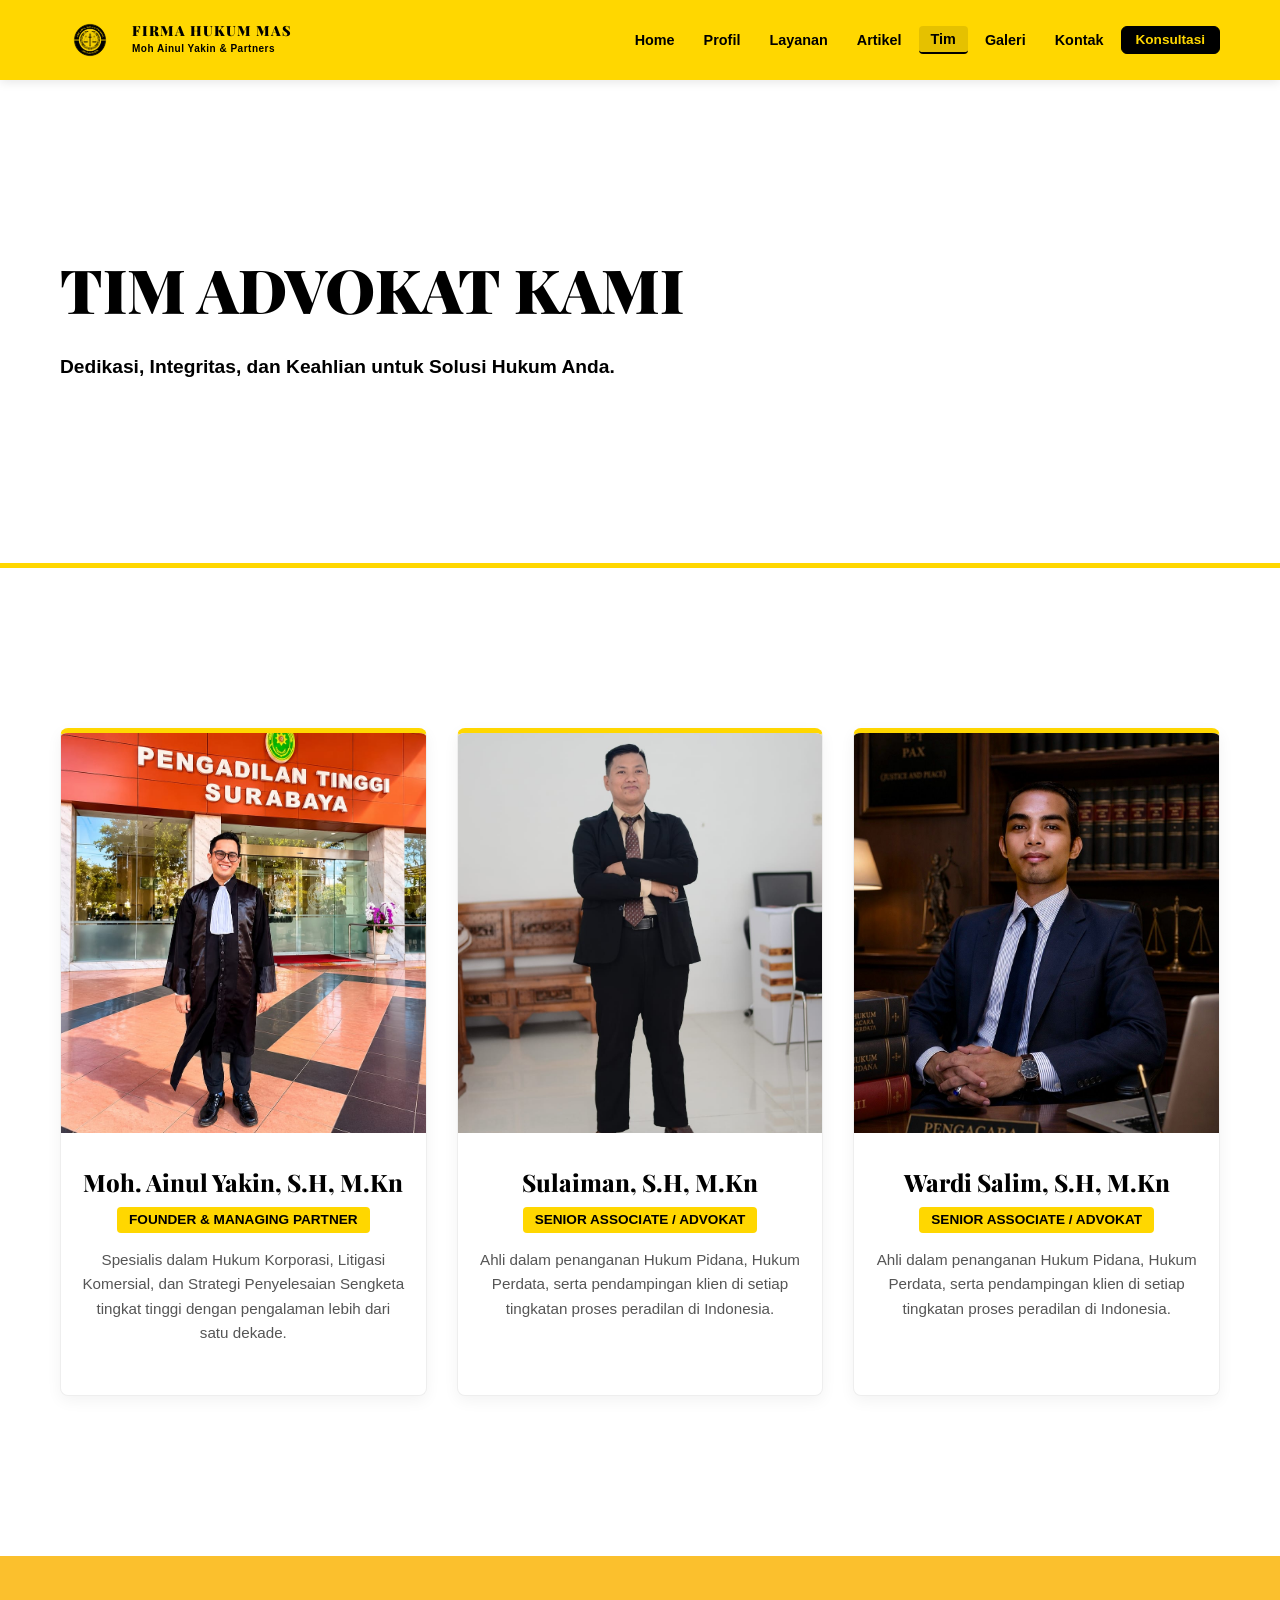
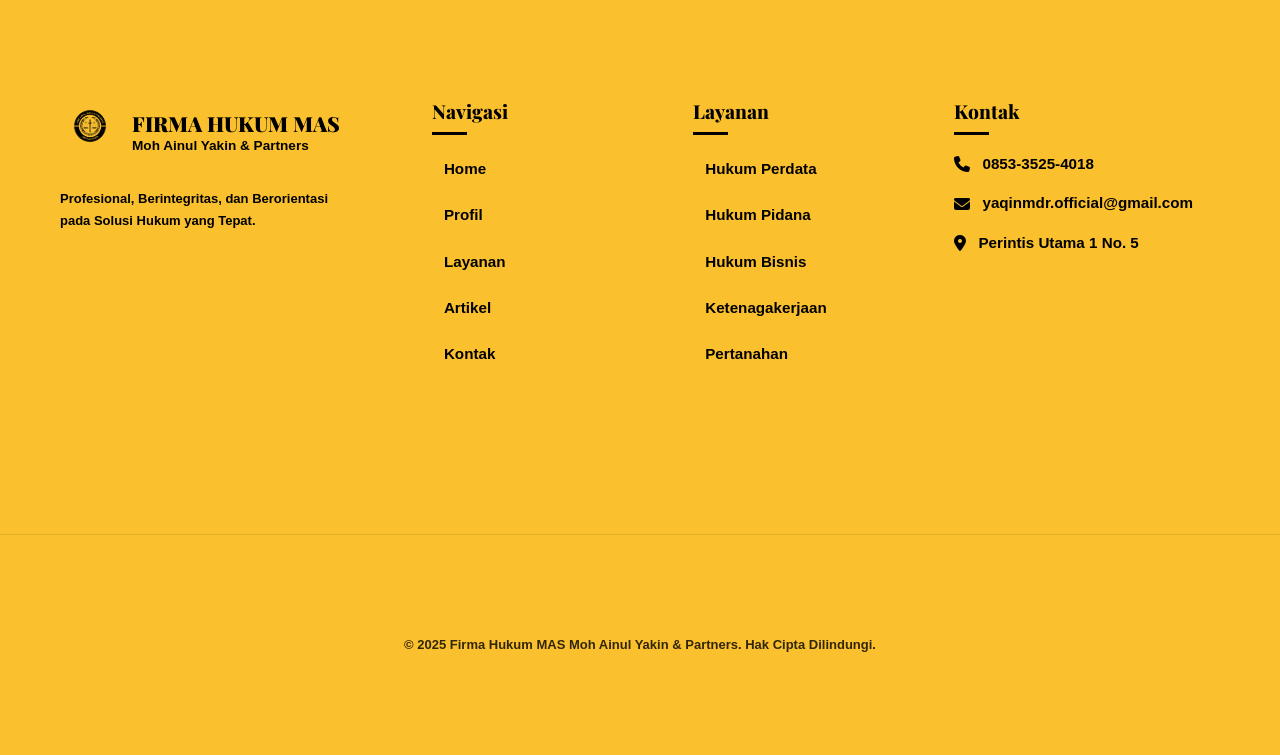
==== commit 21c27de0: "Fix typo" ====
--- a/tim.html
+++ b/tim.html
@@ -196,7 +196,7 @@
             <img src="images/fotopp.jpeg" alt="Moh Ainul Yakin, S.H., M.H." />
           </div>
           <div class="team-info">
-            <h3>Moh Ainul Yakin, S.H., M.H.</h3>
+            <h3>Moh. Ainul Yakin, S.H, M.Kn</h3>
             <span class="team-role">Founder & Managing Partner</span>
             <p class="team-bio">Spesialis dalam Hukum Korporasi, Litigasi Komersial, dan Strategi Penyelesaian Sengketa tingkat tinggi dengan pengalaman lebih dari satu dekade.</p>
             <!-- <div class="team-social">
@@ -213,7 +213,7 @@
             <img src="images/tim1.jpeg" alt="Budi Santoso, S.H." />
           </div>
           <div class="team-info">
-            <h3>Sulaiman S,H., M.H</h3>
+            <h3>Sulaiman, S.H, M.Kn</h3>
             <span class="team-role">Senior Associate / Advokat</span>
             <p class="team-bio">Ahli dalam penanganan Hukum Pidana, Hukum Perdata, serta pendampingan klien di setiap tingkatan proses peradilan di Indonesia.</p>
             <!-- <div class="team-social">
@@ -230,7 +230,7 @@
             <img src="images/tim2.jpeg" alt="Siti Aminah, S.H., M.Kn." />
           </div>
           <div class="team-info">
-            <h3>Wardi Salim, SH</h3>
+            <h3>Wardi Salim, S.H, M.Kn</h3>
             <span class="team-role">Senior Associate / Advokat</span>
             <p class="team-bio">Ahli dalam penanganan Hukum Pidana, Hukum Perdata, serta pendampingan klien di setiap tingkatan proses peradilan di Indonesia.</p>
             <!-- <div class="team-social">
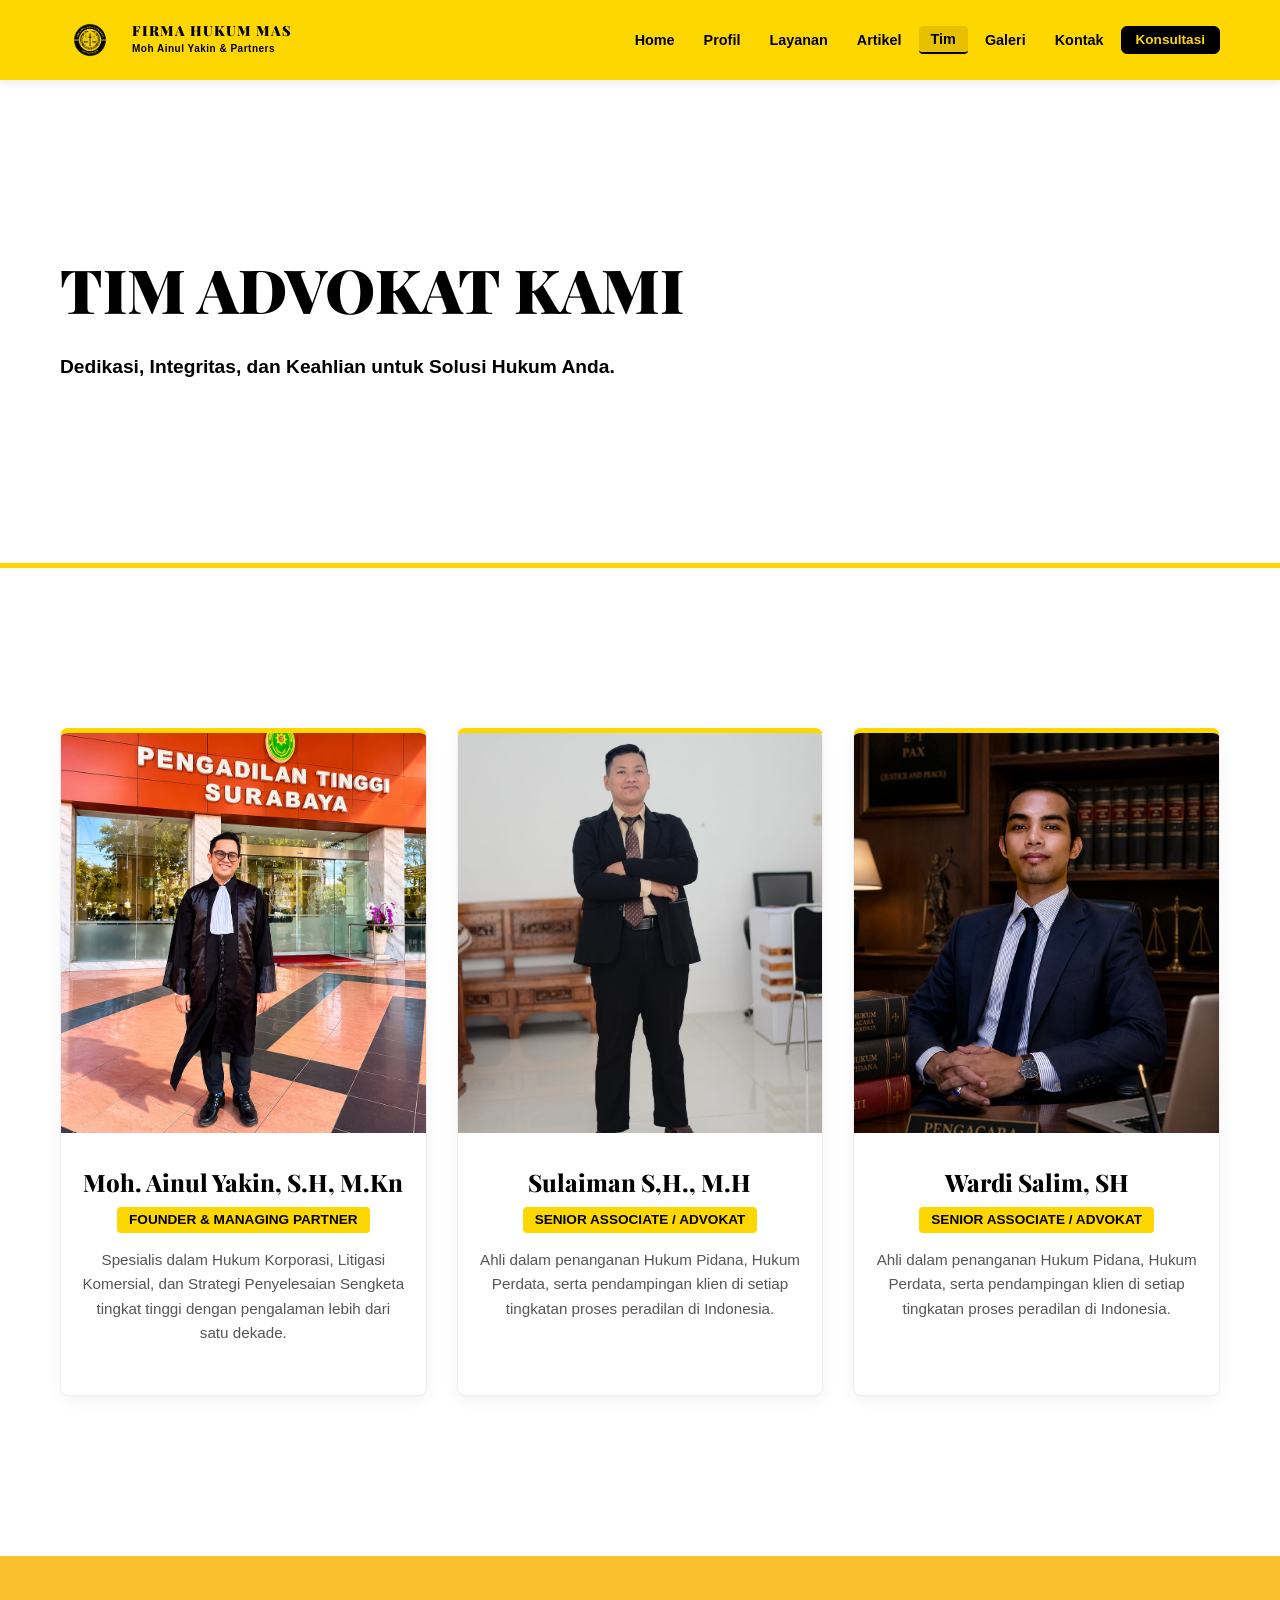
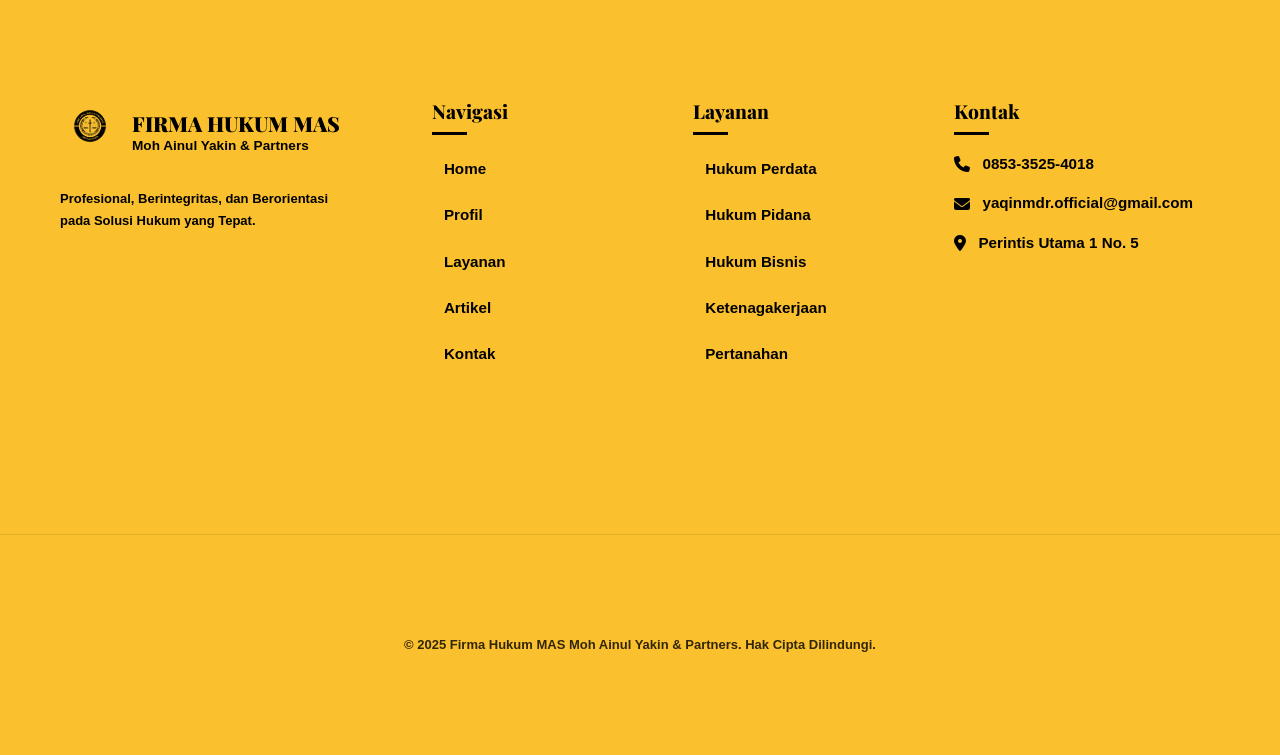
==== commit f1047a2b: "Deskripsi perubahan" ====
--- a/tim.html
+++ b/tim.html
@@ -213,7 +213,7 @@
             <img src="images/tim1.jpeg" alt="Budi Santoso, S.H." />
           </div>
           <div class="team-info">
-            <h3>Sulaiman, S.H, M.Kn</h3>
+            <h3>Sulaiman S,H., M.H</h3>
             <span class="team-role">Senior Associate / Advokat</span>
             <p class="team-bio">Ahli dalam penanganan Hukum Pidana, Hukum Perdata, serta pendampingan klien di setiap tingkatan proses peradilan di Indonesia.</p>
             <!-- <div class="team-social">
@@ -230,7 +230,7 @@
             <img src="images/tim2.jpeg" alt="Siti Aminah, S.H., M.Kn." />
           </div>
           <div class="team-info">
-            <h3>Wardi Salim, S.H, M.Kn</h3>
+            <h3>Wardi Salim, SH</h3>
             <span class="team-role">Senior Associate / Advokat</span>
             <p class="team-bio">Ahli dalam penanganan Hukum Pidana, Hukum Perdata, serta pendampingan klien di setiap tingkatan proses peradilan di Indonesia.</p>
             <!-- <div class="team-social">
